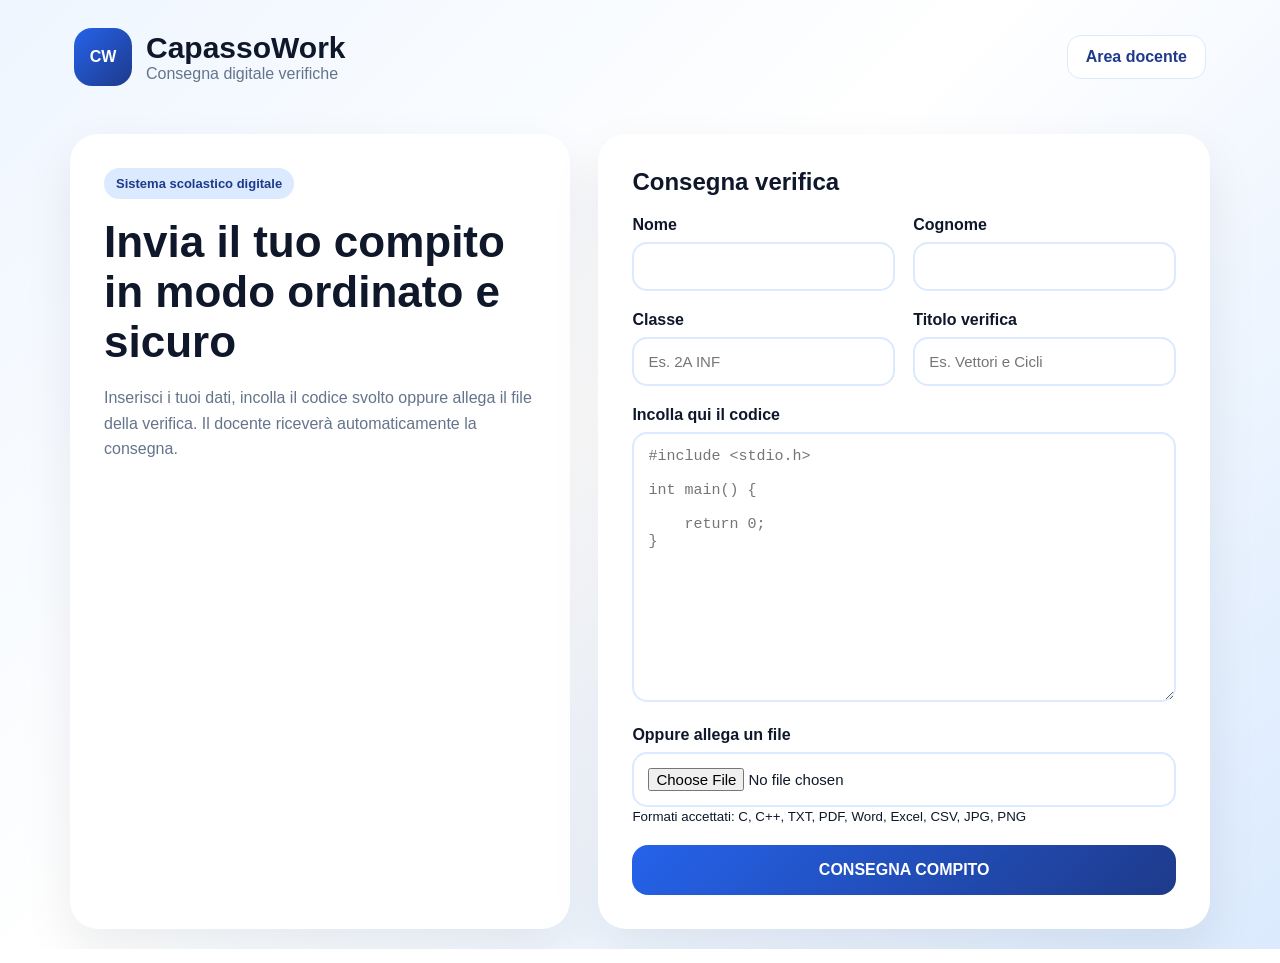
==== index.html @ f4a69651 "Prima versione CapassoWork" ====
<!DOCTYPE html>
<html lang="it">

<head>

    <meta charset="UTF-8">

    <meta
        name="viewport"
        content="width=device-width, initial-scale=1.0"
    >

    <title>
        CapassoWork
    </title>

    <link
        rel="stylesheet"
        href="style.css"
    >

</head>

<body>

<header class="topbar">

    <div class="brand">

        <div class="brand-icon">
            CW
        </div>

        <div>
            <h1>CapassoWork</h1>
            <p>Consegna digitale verifiche</p>
        </div>

    </div>

    <a
        href="dashboard.html"
        class="teacher-link"
    >
        Area docente
    </a>

</header>

<main class="main-container">

    <!-- BOX SINISTRA -->

    <section class="hero-card">

        <div>

            <span class="badge">
                Sistema scolastico digitale
            </span>

            <h2>
                Invia il tuo compito
                in modo ordinato e sicuro
            </h2>

            <p>
                Inserisci i tuoi dati,
                incolla il codice svolto
                oppure allega il file della verifica.
                Il docente riceverà automaticamente
                la consegna.
            </p>

        </div>

    </section>

    <!-- BOX DESTRA -->

    <section class="form-card">

        <h2>
            Consegna verifica
        </h2>

        <form id="taskForm">

            <div class="grid-2">

                <div class="input-group">

                    <label for="nome">
                        Nome
                    </label>

                    <input
                        type="text"
                        id="nome"
                        required
                    >

                </div>

                <div class="input-group">

                    <label for="cognome">
                        Cognome
                    </label>

                    <input
                        type="text"
                        id="cognome"
                        required
                    >

                </div>

            </div>

            <div class="grid-2">

                <div class="input-group">

                    <label for="classe">
                        Classe
                    </label>

                    <input
                        type="text"
                        id="classe"
                        placeholder="Es. 2A INF"
                        required
                    >

                </div>

                <div class="input-group">

                    <label for="verifica">
                        Titolo verifica
                    </label>

                    <input
                        type="text"
                        id="verifica"
                        placeholder="Es. Vettori e Cicli"
                        required
                    >

                </div>

            </div>

            <!-- CODICE -->

            <div class="input-group">

                <label for="codice">
                    Incolla qui il codice
                </label>

                <textarea
                    id="codice"
                    rows="14"
                    placeholder="#include <stdio.h>

int main() {

    return 0;
}"
                ></textarea>

            </div>

            <!-- FILE -->

            <div class="input-group">

                <label for="allegato">
                    Oppure allega un file
                </label>

                <input
                    type="file"
                    id="allegato"
                    accept="accept=".c,.cpp,.txt,.pdf,.doc,.docx,.xls,.xlsx,.csv,.jpg,.jpeg,.png""
                >

                <small>
                    Formati accettati:
C, C++, TXT, PDF,
Word, Excel, CSV, JPG, PNG
                </small>

            </div>

            <!-- PULSANTE -->

            <button type="submit">

                CONSEGNA COMPITO

            </button>

        </form>

        <!-- MESSAGGI -->

        <div
            class="message success"
            id="successMessage"
        >

            ✅ Compito consegnato correttamente

        </div>

        <div
            class="message error"
            id="errorMessage"
        ></div>

    </section>

</main>

<script src="app.js"></script>

</body>
</html>
---- style.css ----
* {
    margin: 0;
    padding: 0;
    box-sizing: border-box;
    font-family: Arial, Helvetica, sans-serif;
}

:root {
    --blue: #2563eb;
    --blue-dark: #1e3a8a;
    --sky: #dbeafe;
    --dark: #0f172a;
    --gray: #64748b;
    --green-bg: #dcfce7;
    --green-text: #166534;
    --red-bg: #fee2e2;
    --red-text: #991b1b;
}

body {
    min-height: 100vh;
    background: linear-gradient(135deg, #eff6ff, #ffffff 45%, #dbeafe);
    color: var(--dark);
}

.topbar {
    max-width: 1180px;
    margin: auto;
    padding: 28px 24px;
    display: flex;
    justify-content: space-between;
    align-items: center;
}

.brand {
    display: flex;
    align-items: center;
    gap: 14px;
}

.brand-icon {
    width: 58px;
    height: 58px;
    border-radius: 18px;
    background: linear-gradient(135deg, var(--blue), var(--blue-dark));
    color: white;
    display: flex;
    align-items: center;
    justify-content: center;
    font-weight: bold;
}

.brand h1 {
    font-size: 30px;
}

.brand p {
    color: var(--gray);
}

.teacher-link,
.secondary-btn {
    text-decoration: none;
    color: var(--blue-dark);
    background: white;
    border: 1px solid var(--sky);
    padding: 12px 18px;
    border-radius: 14px;
    font-weight: bold;
}

.main-container {
    max-width: 1180px;
    margin: auto;
    padding: 20px;
    display: grid;
    grid-template-columns: 0.9fr 1.1fr;
    gap: 28px;
}

.hero-card,
.form-card,
.dashboard-card {
    background: white;
    border-radius: 28px;
    padding: 34px;
    box-shadow: 0 20px 50px rgba(15,23,42,0.08);
}

.hero-card h2 {
    font-size: 44px;
    margin: 18px 0;
}

.hero-card p {
    color: var(--gray);
    line-height: 1.6;
}

.badge {
    display: inline-block;
    background: var(--sky);
    color: var(--blue-dark);
    padding: 8px 12px;
    border-radius: 999px;
    font-size: 13px;
    font-weight: bold;
}

.form-card h2,
.dashboard-card h2 {
    margin-bottom: 20px;
}

.grid-2 {
    display: grid;
    grid-template-columns: 1fr 1fr;
    gap: 18px;
}

.input-group {
    margin-bottom: 20px;
}

label {
    display: block;
    margin-bottom: 8px;
    font-weight: bold;
}

input,
textarea,
select {
    width: 100%;
    padding: 14px;
    border-radius: 15px;
    border: 2px solid var(--sky);
    font-size: 15px;
}

textarea,
pre {
    font-family: Consolas, monospace;
}

input:focus,
textarea:focus,
select:focus {
    outline: none;
    border-color: var(--blue);
}

button {
    width: 100%;
    border: none;
    background: linear-gradient(135deg, var(--blue), var(--blue-dark));
    color: white;
    padding: 16px;
    border-radius: 16px;
    font-size: 16px;
    font-weight: bold;
    cursor: pointer;
}

.message {
    display: none;
    margin-top: 20px;
    padding: 16px;
    border-radius: 16px;
    font-weight: bold;
    text-align: center;
}

.success {
    background: var(--green-bg);
    color: var(--green-text);
}

.error {
    background: var(--red-bg);
    color: var(--red-text);
}

.hidden {
    display: none !important;
}

.dashboard-card {
    grid-column: 1 / -1;
}

.stats-grid {
    display: grid;
    grid-template-columns: repeat(3,1fr);
    gap: 18px;
    margin-bottom: 25px;
}

.stat-card {
    background: #f8fafc;
    border: 1px solid var(--sky);
    border-radius: 20px;
    padding: 22px;
}

.stat-card span {
    font-size: 34px;
    font-weight: bold;
    color: var(--blue-dark);
}

.table-wrapper {
    overflow-x: auto;
    border-radius: 20px;
    border: 1px solid var(--sky);
}

table {
    width: 100%;
    border-collapse: collapse;
}

th,
td {
    padding: 14px;
    border-bottom: 1px solid #e2e8f0;
    text-align: left;
}

th {
    background: #eff6ff;
    color: var(--blue-dark);
}

.status-pill {
    padding: 6px 10px;
    border-radius: 999px;
    font-size: 12px;
    font-weight: bold;
}

.status-wait {
    background: #fef3c7;
    color: #92400e;
}

.status-ok {
    background: var(--green-bg);
    color: var(--green-text);
}

.status-redo {
    background: var(--red-bg);
    color: var(--red-text);
}

.modal {
    position: fixed;
    inset: 0;
    background: rgba(15,23,42,0.55);
    display: flex;
    align-items: center;
    justify-content: center;
    padding: 20px;
}

.modal-content {
    background: white;
    border-radius: 26px;
    padding: 30px;
    width: 100%;
    max-width: 900px;
}

pre {
    background: #0f172a;
    color: white;
    padding: 18px;
    border-radius: 16px;
    overflow-x: auto;
}

@media(max-width: 900px) {

    .main-container {
        grid-template-columns: 1fr;
    }

    .hero-card h2 {
        font-size: 34px;
    }
}

@media(max-width: 650px) {

    .grid-2,
    .stats-grid {
        grid-template-columns: 1fr;
    }

    .form-card,
    .dashboard-card,
    .hero-card {
        padding: 24px;
    }
}
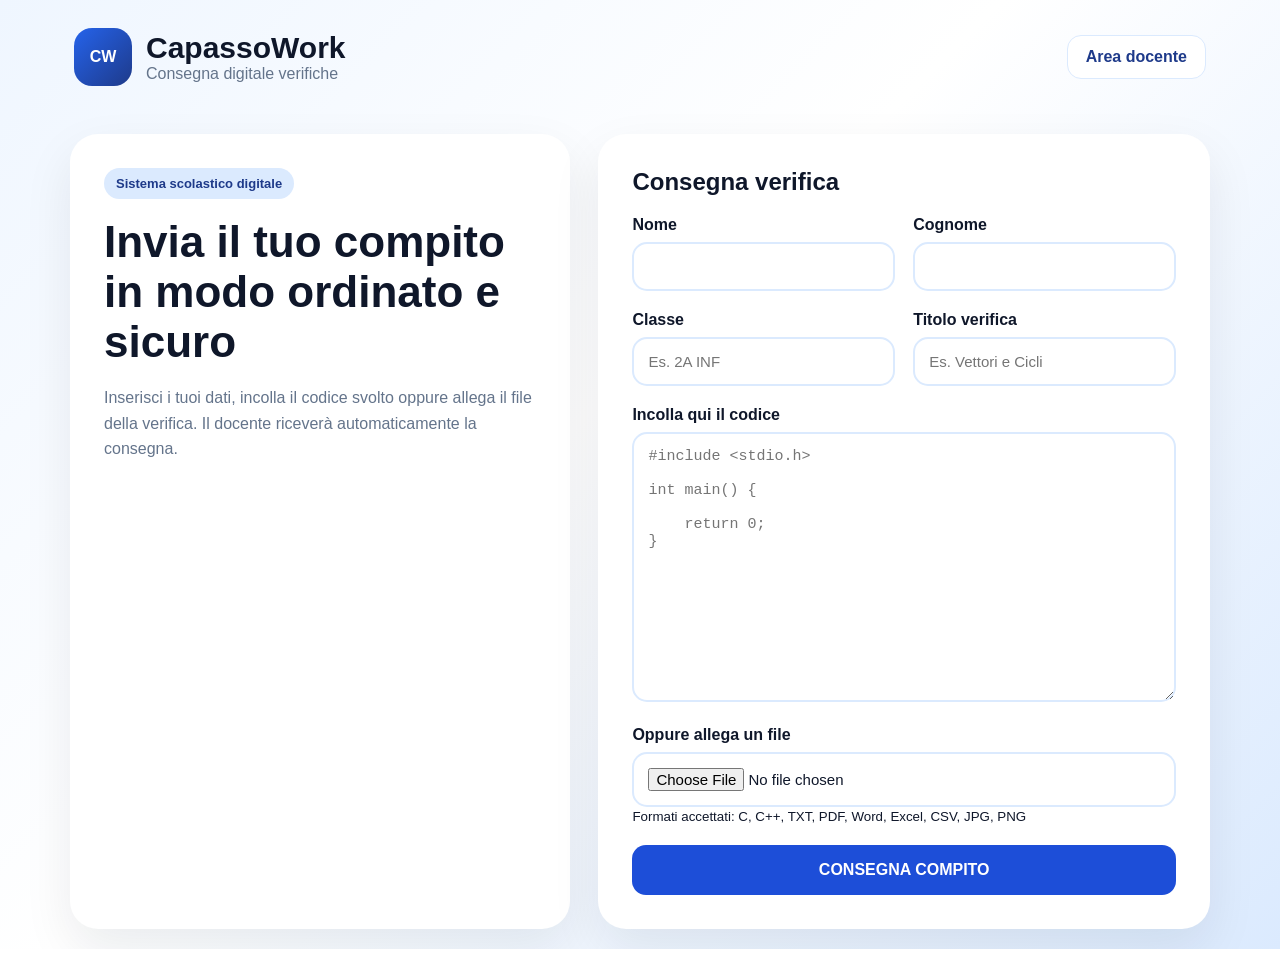
==== commit a088b953: "AGGIORNAMENTO BOTTONE CON CARICAMENTO ALL'INVIO" ====
--- a/index.html
+++ b/index.html
@@ -197,13 +197,10 @@
 
             <!-- PULSANTE -->
 
-            <button type="submit">
-
-                CONSEGNA COMPITO
-
-            </button>
-
-        </form>
+            <button type="submit" id="submitBtn">
+    <span class="btn-spinner" id="btnSpinner"></span>
+    <span id="btnText">CONSEGNA COMPITO</span>
+</button>
 
         <!-- MESSAGGI -->
 
--- a/style.css
+++ b/style.css
@@ -303,4 +303,55 @@
     .hero-card {
         padding: 24px;
     }
+}
+#submitBtn {
+    display: flex;
+    justify-content: center;
+    align-items: center;
+    gap: 10px;
+    width: 100%;
+    padding: 16px;
+    border: none;
+    border-radius: 14px;
+    background: #1d4ed8;
+    color: white;
+    font-size: 16px;
+    font-weight: bold;
+    cursor: pointer;
+    transition: all 0.3s ease;
+}
+
+#submitBtn:hover {
+    background: #1e40af;
+}
+
+#submitBtn.loading {
+    opacity: 0.85;
+    cursor: wait;
+}
+
+.btn-spinner {
+    width: 20px;
+    height: 20px;
+    border: 3px solid rgba(255,255,255,0.4);
+    border-top: 3px solid white;
+    border-radius: 50%;
+    display: none;
+    animation: spin 0.8s linear infinite;
+}
+
+#submitBtn.loading .btn-spinner {
+    display: inline-block;
+}
+
+@keyframes spin {
+
+    from {
+        transform: rotate(0deg);
+    }
+
+    to {
+        transform: rotate(360deg);
+    }
+
 }
